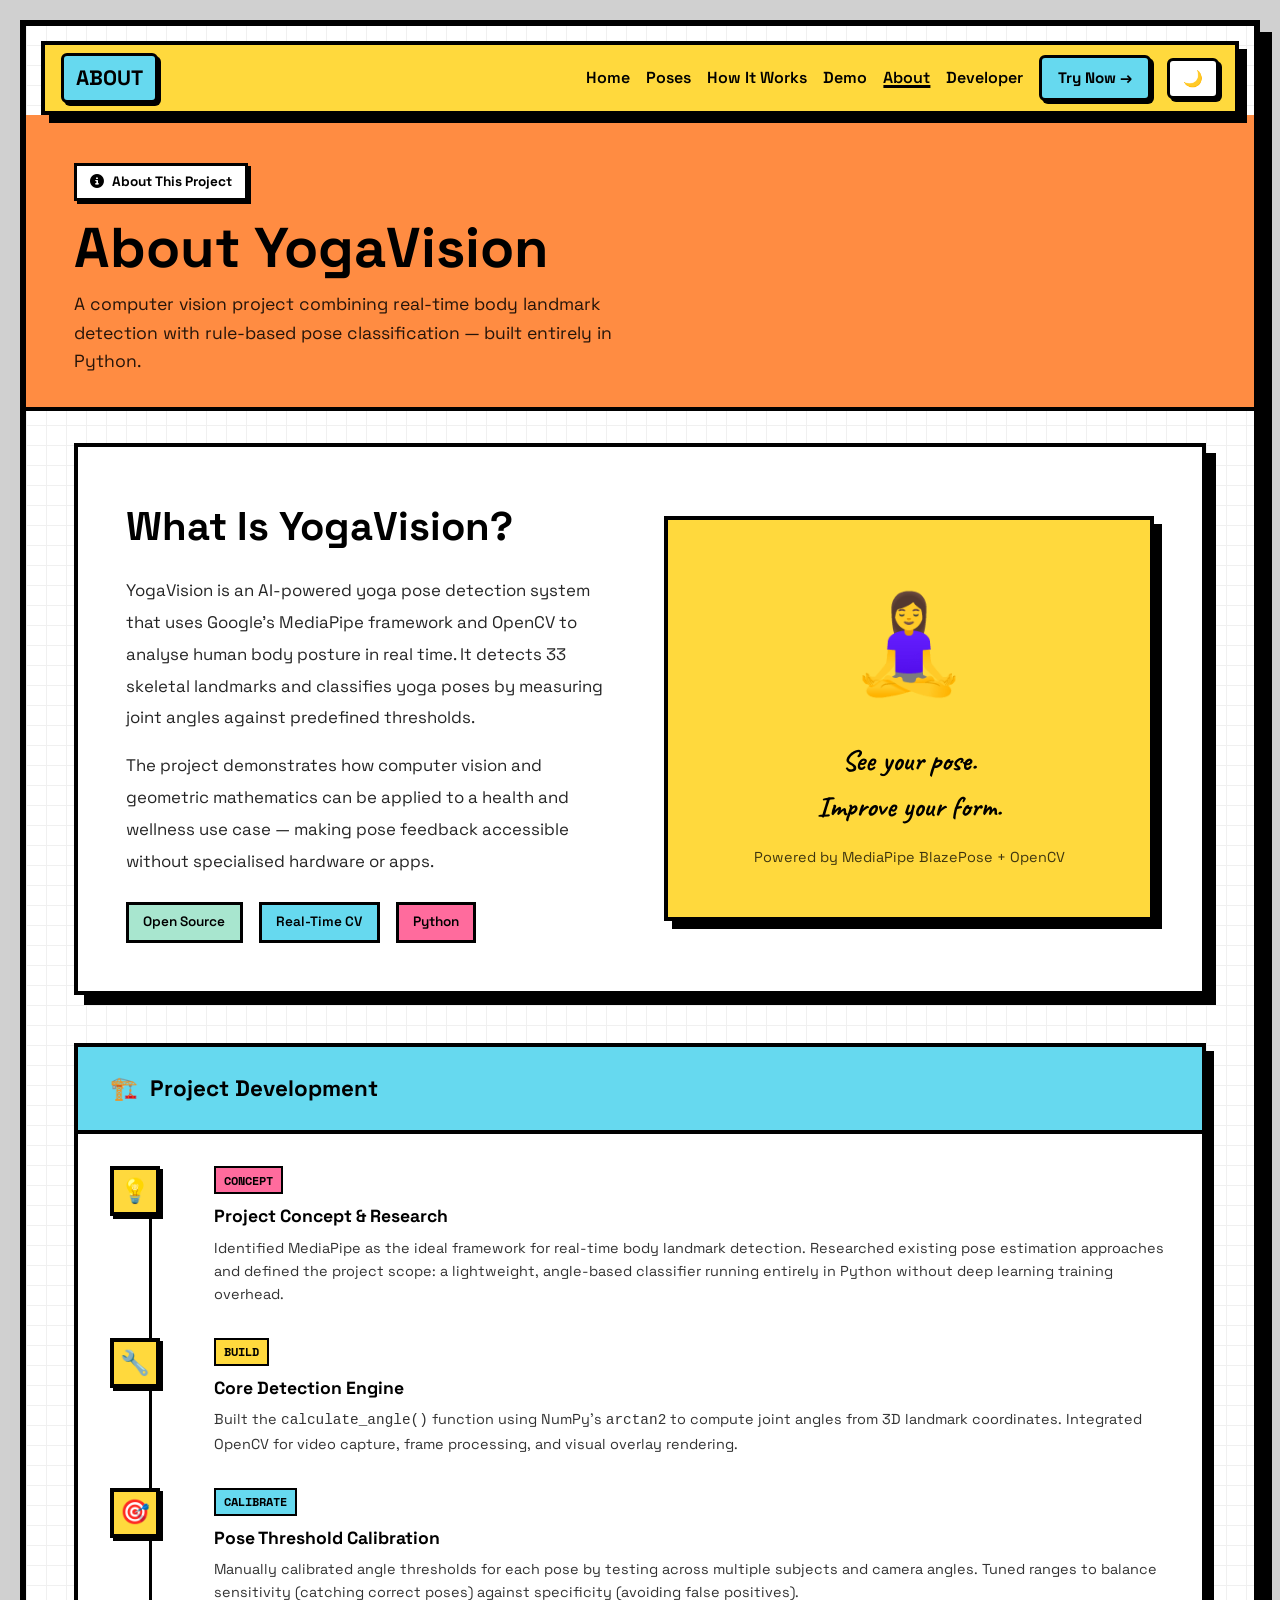
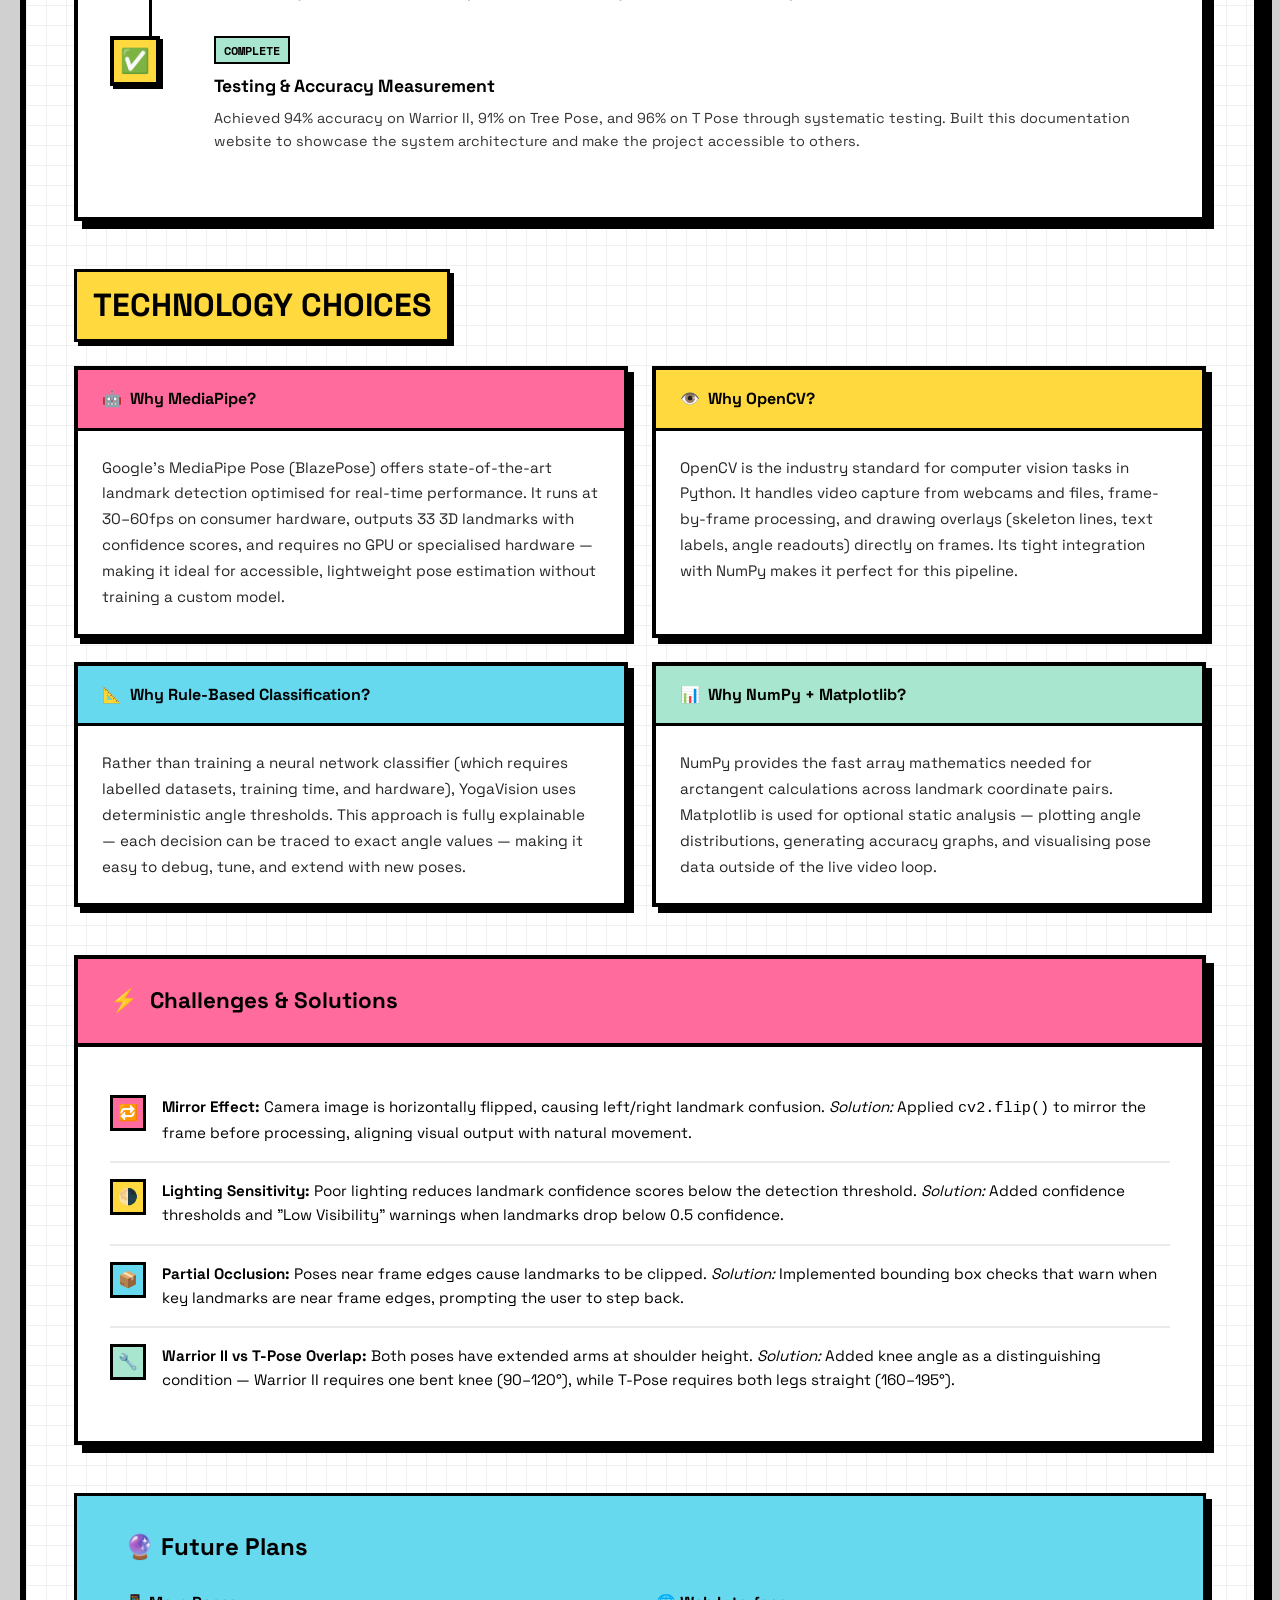
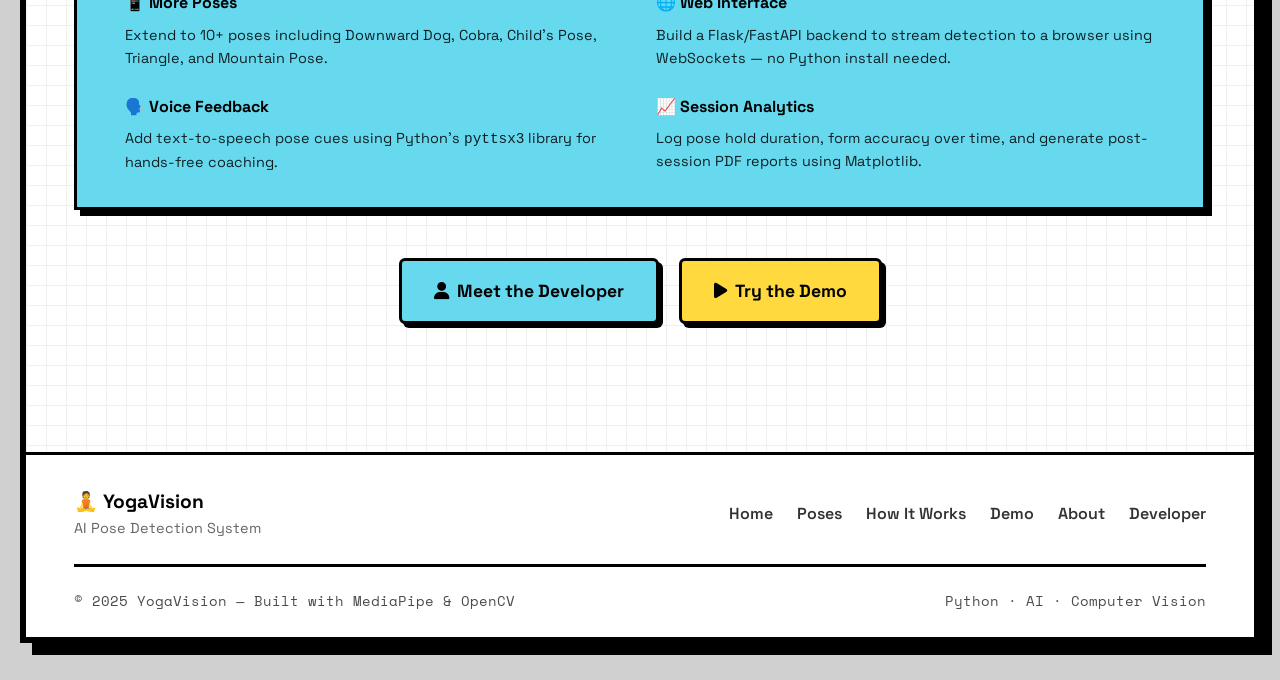
==== about.html @ 5a01fea7 "Final clean project upload" ====
<!DOCTYPE html>
<html lang="en">
<head>
  <meta charset="UTF-8">
  <meta name="viewport" content="width=device-width, initial-scale=1.0">
  <title>YogaVision | About</title>
  <link rel="preconnect" href="https://fonts.googleapis.com">
  <link href="https://fonts.googleapis.com/css2?family=Space+Grotesk:wght@400;600;700&family=Space+Mono:wght@400;700&family=Caveat:wght@700&display=swap" rel="stylesheet">
  <link rel="stylesheet" href="https://cdnjs.cloudflare.com/ajax/libs/font-awesome/6.4.0/css/all.min.css">
  <link rel="stylesheet" href="style.css">
  <style>
    .page-hero {
      background: var(--orange, #ff8c42);
      border-bottom: 4px solid var(--border);
      padding: 3rem 3rem 2rem;
    }
    .page-hero-tag {
      display: inline-flex; align-items: center; gap: 0.5rem;
      padding: 0.3rem 0.8rem; background: var(--white);
      border: 3px solid var(--border); box-shadow: 3px 3px 0 var(--border);
      font-weight: 700; font-size: 0.85rem; margin-bottom: 1rem;
    }
    .page-hero-title { font-size: 3.5rem; font-weight: 700; line-height: 1.1; margin-bottom: 0.75rem; }
    .page-hero-desc { font-size: 1.1rem; opacity: 0.85; max-width: 600px; }

    /* MISSION */
    .mission-block {
      background: var(--white);
      border: 4px solid var(--border);
      box-shadow: 10px 10px 0 var(--border);
      padding: 3rem;
      margin-bottom: 3rem;
      display: grid;
      grid-template-columns: 1fr 1fr;
      gap: 3rem;
      align-items: center;
    }

    .mission-text h2 { font-size: 2.5rem; font-weight: 700; margin-bottom: 1rem; }
    .mission-text p { font-size: 1.05rem; line-height: 1.9; opacity: 0.85; margin-bottom: 1rem; }

    .mission-visual {
      background: var(--yellow);
      border: 4px solid var(--border);
      box-shadow: 8px 8px 0 var(--border);
      padding: 3rem;
      text-align: center;
    }

    .mission-emoji { font-size: 6rem; display: block; margin-bottom: 1rem; }

    /* TIMELINE */
    .timeline-section {
      background: var(--white);
      border: 4px solid var(--border);
      box-shadow: 8px 8px 0 var(--border);
      overflow: hidden;
      margin-bottom: 3rem;
    }

    .timeline-header {
      padding: 1.5rem 2rem;
      border-bottom: 4px solid var(--border);
      background: var(--cyan);
      font-size: 1.4rem;
      font-weight: 700;
      display: flex;
      align-items: center;
      gap: 0.75rem;
    }

    .timeline-body { padding: 2rem; }

    .tl-item {
      display: grid;
      grid-template-columns: 80px 1fr;
      gap: 1.5rem;
      margin-bottom: 2rem;
      position: relative;
    }

    .tl-item:not(:last-child)::after {
      content: '';
      position: absolute;
      left: 39px;
      top: 50px;
      bottom: -2rem;
      width: 3px;
      background: var(--border);
    }

    .tl-marker {
      width: 50px;
      height: 50px;
      background: var(--yellow);
      border: 4px solid var(--border);
      display: flex;
      align-items: center;
      justify-content: center;
      font-size: 1.5rem;
      flex-shrink: 0;
      box-shadow: 3px 3px 0 var(--border);
      position: relative;
      z-index: 1;
    }

    .tl-content h4 { font-size: 1.1rem; font-weight: 700; margin-bottom: 0.4rem; }
    .tl-content p { font-size: 0.9rem; opacity: 0.8; }
    .tl-tag {
      display: inline-block;
      padding: 0.15rem 0.5rem;
      font-size: 0.75rem;
      font-weight: 700;
      border: 2px solid var(--border);
      margin-bottom: 0.5rem;
      font-family: 'Space Mono', monospace;
    }

    /* TECH DEEP DIVE */
    .tech-cards {
      display: grid;
      grid-template-columns: repeat(2, 1fr);
      gap: 1.5rem;
      margin-bottom: 3rem;
    }

    .tech-card {
      background: var(--white);
      border: 4px solid var(--border);
      box-shadow: 6px 6px 0 var(--border);
      overflow: hidden;
    }

    .tech-card-header {
      padding: 1rem 1.5rem;
      border-bottom: 3px solid var(--border);
      font-weight: 700;
      font-size: 1rem;
      display: flex;
      align-items: center;
      gap: 0.5rem;
    }

    .tech-card:nth-child(1) .tech-card-header { background: var(--pink); }
    .tech-card:nth-child(2) .tech-card-header { background: var(--yellow); }
    .tech-card:nth-child(3) .tech-card-header { background: var(--cyan); }
    .tech-card:nth-child(4) .tech-card-header { background: var(--green); }

    .tech-card-body { padding: 1.5rem; }
    .tech-card-body p { font-size: 0.95rem; opacity: 0.85; line-height: 1.7; }

    /* CHALLENGES */
    .challenge-list { list-style: none; }
    .challenge-list li {
      display: flex;
      align-items: flex-start;
      gap: 1rem;
      padding: 1rem 0;
      border-bottom: 2px solid rgba(0,0,0,0.08);
      font-size: 0.95rem;
    }
    .challenge-list li:last-child { border-bottom: none; }
    .challenge-icon {
      width: 36px;
      height: 36px;
      border: 3px solid var(--border);
      display: flex;
      align-items: center;
      justify-content: center;
      flex-shrink: 0;
      font-size: 1rem;
    }

    @media (max-width: 900px) {
      .mission-block { grid-template-columns: 1fr; }
      .tech-cards { grid-template-columns: 1fr; }
      .page-hero-title { font-size: 2.5rem; }
    }
  </style>
</head>
<body>
  <div class="page-wrapper">
    <nav class="navbar" id="navbar">
      <div class="nav-content">
        <a href="index.html" class="nav-brand">ABOUT</a>
        <div class="nav-right">
          <a href="index.html" class="nav-link">Home</a>
          <a href="poses.html" class="nav-link">Poses</a>
          <a href="works.html" class="nav-link">How It Works</a>
          <a href="demo.html" class="nav-link">Demo</a>
          <a href="about.html" class="nav-link active">About</a>
          <a href="developer.html" class="nav-link">Developer</a>
          <a href="demo.html" class="nav-cta">Try Now →</a>
          <button class="theme-btn" id="theme-toggle">🌙</button>
        </div>
      </div>
    </nav>

    <div class="page-hero">
      <div class="page-hero-tag"><i class="fas fa-info-circle"></i> About This Project</div>
      <h1 class="page-hero-title">About YogaVision</h1>
      <p class="page-hero-desc">A computer vision project combining real-time body landmark detection with rule-based pose classification — built entirely in Python.</p>
    </div>

    <div class="container">

      <!-- MISSION -->
      <div class="mission-block">
        <div class="mission-text">
          <h2>What Is YogaVision?</h2>
          <p>YogaVision is an AI-powered yoga pose detection system that uses Google's MediaPipe framework and OpenCV to analyse human body posture in real time. It detects 33 skeletal landmarks and classifies yoga poses by measuring joint angles against predefined thresholds.</p>
          <p>The project demonstrates how computer vision and geometric mathematics can be applied to a health and wellness use case — making pose feedback accessible without specialised hardware or apps.</p>
          <div style="display:flex; gap:1rem; flex-wrap:wrap; margin-top:1.5rem;">
            <span class="badge" style="background:var(--green);">Open Source</span>
            <span class="badge" style="background:var(--cyan);">Real-Time CV</span>
            <span class="badge" style="background:var(--pink);">Python</span>
          </div>
        </div>
        <div class="mission-visual">
          <span class="mission-emoji">🧘‍♀️</span>
          <div style="font-family:'Caveat',cursive; font-size:1.8rem; font-weight:700; margin-bottom:1rem;">See your pose.<br>Improve your form.</div>
          <div style="font-size:0.9rem; opacity:0.75;">Powered by MediaPipe BlazePose + OpenCV</div>
        </div>
      </div>

      <!-- TIMELINE -->
      <div class="timeline-section">
        <div class="timeline-header"><span>🏗️</span> Project Development</div>
        <div class="timeline-body">
          <div class="tl-item">
            <div class="tl-marker">💡</div>
            <div class="tl-content">
              <div class="tl-tag" style="background:var(--pink);">CONCEPT</div>
              <h4>Project Concept & Research</h4>
              <p>Identified MediaPipe as the ideal framework for real-time body landmark detection. Researched existing pose estimation approaches and defined the project scope: a lightweight, angle-based classifier running entirely in Python without deep learning training overhead.</p>
            </div>
          </div>
          <div class="tl-item">
            <div class="tl-marker">🔧</div>
            <div class="tl-content">
              <div class="tl-tag" style="background:var(--yellow);">BUILD</div>
              <h4>Core Detection Engine</h4>
              <p>Built the <code>calculate_angle()</code> function using NumPy's <code>arctan2</code> to compute joint angles from 3D landmark coordinates. Integrated OpenCV for video capture, frame processing, and visual overlay rendering.</p>
            </div>
          </div>
          <div class="tl-item">
            <div class="tl-marker">🎯</div>
            <div class="tl-content">
              <div class="tl-tag" style="background:var(--cyan);">CALIBRATE</div>
              <h4>Pose Threshold Calibration</h4>
              <p>Manually calibrated angle thresholds for each pose by testing across multiple subjects and camera angles. Tuned ranges to balance sensitivity (catching correct poses) against specificity (avoiding false positives).</p>
            </div>
          </div>
          <div class="tl-item">
            <div class="tl-marker">✅</div>
            <div class="tl-content">
              <div class="tl-tag" style="background:var(--green);">COMPLETE</div>
              <h4>Testing & Accuracy Measurement</h4>
              <p>Achieved 94% accuracy on Warrior II, 91% on Tree Pose, and 96% on T Pose through systematic testing. Built this documentation website to showcase the system architecture and make the project accessible to others.</p>
            </div>
          </div>
        </div>
      </div>

      <!-- TECH DEEP DIVE -->
      <section class="section">
        <h2 class="section-title">Technology Choices</h2>
        <div class="tech-cards">
          <div class="tech-card">
            <div class="tech-card-header"><span>🤖</span> Why MediaPipe?</div>
            <div class="tech-card-body">
              <p>Google's MediaPipe Pose (BlazePose) offers state-of-the-art landmark detection optimised for real-time performance. It runs at 30–60fps on consumer hardware, outputs 33 3D landmarks with confidence scores, and requires no GPU or specialised hardware — making it ideal for accessible, lightweight pose estimation without training a custom model.</p>
            </div>
          </div>
          <div class="tech-card">
            <div class="tech-card-header"><span>👁️</span> Why OpenCV?</div>
            <div class="tech-card-body">
              <p>OpenCV is the industry standard for computer vision tasks in Python. It handles video capture from webcams and files, frame-by-frame processing, and drawing overlays (skeleton lines, text labels, angle readouts) directly on frames. Its tight integration with NumPy makes it perfect for this pipeline.</p>
            </div>
          </div>
          <div class="tech-card">
            <div class="tech-card-header"><span>📐</span> Why Rule-Based Classification?</div>
            <div class="tech-card-body">
              <p>Rather than training a neural network classifier (which requires labelled datasets, training time, and hardware), YogaVision uses deterministic angle thresholds. This approach is fully explainable — each decision can be traced to exact angle values — making it easy to debug, tune, and extend with new poses.</p>
            </div>
          </div>
          <div class="tech-card">
            <div class="tech-card-header"><span>📊</span> Why NumPy + Matplotlib?</div>
            <div class="tech-card-body">
              <p>NumPy provides the fast array mathematics needed for arctangent calculations across landmark coordinate pairs. Matplotlib is used for optional static analysis — plotting angle distributions, generating accuracy graphs, and visualising pose data outside of the live video loop.</p>
            </div>
          </div>
        </div>
      </section>

      <!-- CHALLENGES -->
      <section class="section">
        <div style="background:var(--white); border:4px solid var(--border); box-shadow:8px 8px 0 var(--border); overflow:hidden;">
          <div style="padding:1.5rem 2rem; border-bottom:4px solid var(--border); background:var(--pink); font-size:1.4rem; font-weight:700; display:flex; align-items:center; gap:0.75rem;">
            <span>⚡</span> Challenges & Solutions
          </div>
          <div style="padding:2rem;">
            <ul class="challenge-list">
              <li>
                <div class="challenge-icon" style="background:var(--pink);">🔁</div>
                <div>
                  <strong>Mirror Effect:</strong> Camera image is horizontally flipped, causing left/right landmark confusion. <em>Solution:</em> Applied <code>cv2.flip()</code> to mirror the frame before processing, aligning visual output with natural movement.
                </div>
              </li>
              <li>
                <div class="challenge-icon" style="background:var(--yellow);">🌗</div>
                <div>
                  <strong>Lighting Sensitivity:</strong> Poor lighting reduces landmark confidence scores below the detection threshold. <em>Solution:</em> Added confidence thresholds and "Low Visibility" warnings when landmarks drop below 0.5 confidence.
                </div>
              </li>
              <li>
                <div class="challenge-icon" style="background:var(--cyan);">📦</div>
                <div>
                  <strong>Partial Occlusion:</strong> Poses near frame edges cause landmarks to be clipped. <em>Solution:</em> Implemented bounding box checks that warn when key landmarks are near frame edges, prompting the user to step back.
                </div>
              </li>
              <li>
                <div class="challenge-icon" style="background:var(--green);">🔧</div>
                <div>
                  <strong>Warrior II vs T-Pose Overlap:</strong> Both poses have extended arms at shoulder height. <em>Solution:</em> Added knee angle as a distinguishing condition — Warrior II requires one bent knee (90–120°), while T-Pose requires both legs straight (160–195°).
                </div>
              </li>
            </ul>
          </div>
        </div>
      </section>

      <!-- FUTURE -->
      <section class="section">
        <div class="highlight-strip">
          <h2 style="font-size:1.5rem; font-weight:700; margin-bottom:1.5rem;">🔮 Future Plans</h2>
          <div class="grid-2">
            <div>
              <div style="font-weight:700; margin-bottom:0.5rem;">📱 More Poses</div>
              <p style="font-size:0.9rem; opacity:0.85; margin-bottom:1.5rem;">Extend to 10+ poses including Downward Dog, Cobra, Child's Pose, Triangle, and Mountain Pose.</p>
              <div style="font-weight:700; margin-bottom:0.5rem;">🗣️ Voice Feedback</div>
              <p style="font-size:0.9rem; opacity:0.85;">Add text-to-speech pose cues using Python's <code>pyttsx3</code> library for hands-free coaching.</p>
            </div>
            <div>
              <div style="font-weight:700; margin-bottom:0.5rem;">🌐 Web Interface</div>
              <p style="font-size:0.9rem; opacity:0.85; margin-bottom:1.5rem;">Build a Flask/FastAPI backend to stream detection to a browser using WebSockets — no Python install needed.</p>
              <div style="font-weight:700; margin-bottom:0.5rem;">📈 Session Analytics</div>
              <p style="font-size:0.9rem; opacity:0.85;">Log pose hold duration, form accuracy over time, and generate post-session PDF reports using Matplotlib.</p>
            </div>
          </div>
        </div>
      </section>

      <div style="text-align:center; margin:3rem 0;">
        <a href="developer.html" class="btn btn-primary" style="font-size:1.1rem; padding:1rem 2rem; margin-right:1rem;"><i class="fas fa-user"></i> Meet the Developer</a>
        <a href="demo.html" class="btn btn-secondary" style="font-size:1.1rem; padding:1rem 2rem;"><i class="fas fa-play"></i> Try the Demo</a>
      </div>

    </div>

    <footer class="footer">
      <div class="footer-inner">
        <div class="footer-brand">🧘 YogaVision <span>AI Pose Detection System</span></div>
        <nav class="footer-nav">
          <a href="index.html">Home</a>
          <a href="poses.html">Poses</a>
          <a href="how-it-works.html">How It Works</a>
          <a href="demo.html">Demo</a>
          <a href="about.html">About</a>
          <a href="developer.html">Developer</a>
        </nav>
      </div>
      <div class="footer-bottom">
        <span>© 2025 YogaVision — Built with MediaPipe & OpenCV</span>
        <span style="font-family:'Space Mono',monospace; font-size:0.85rem;">Python · AI · Computer Vision</span>
      </div>
    </footer>
  </div>
  <script>
    const btn = document.getElementById('theme-toggle');
    const body = document.body;
    const saved = localStorage.getItem('yv-theme') || 'light';
    body.setAttribute('data-theme', saved);
    btn.textContent = saved === 'dark' ? '☀️' : '🌙';
    btn.addEventListener('click', () => {
      const next = body.getAttribute('data-theme') === 'light' ? 'dark' : 'light';
      body.setAttribute('data-theme', next);
      localStorage.setItem('yv-theme', next);
      btn.textContent = next === 'dark' ? '☀️' : '🌙';
    });
    let last = 0;
    const nav = document.getElementById('navbar');
    window.addEventListener('scroll', () => {
      const cur = window.scrollY;
      nav.classList.toggle('hidden', cur > last && cur > 100);
      last = cur;
    });
  </script>
</body>
</html>
---- style.css ----
* {
  margin: 0;
  padding: 0;
  box-sizing: border-box;
}

html { scroll-behavior: smooth; }

:root {
  --bg: #ffffff;
  --text: #000000;
  --border: #000000;
  --yellow: #ffd93d;
  --cyan: #66d9ef;
  --pink: #ff6b9d;
  --green: #a8e6cf;
  --orange: #ff8c42;
  --white: #ffffff;
  --shadow-offset: 4px;
  --border-width: 3px;
}

body[data-theme="dark"] {
  --bg: #1a1a1a;
  --text: #ffffff;
  --border: #a8e6cf;
  --white: #2a2a2a;
}

body {
  font-family: 'Space Grotesk', sans-serif;
  background: #d0d0d0;
  color: var(--text);
  line-height: 1.6;
  min-height: 100vh;
  margin: 0;
  padding: 20px;
}

.page-wrapper {
  background: var(--bg);
  background-image:
    repeating-linear-gradient(90deg, #f0f0f0 0px, #f0f0f0 1px, transparent 1px, transparent 20px),
    repeating-linear-gradient(0deg, #f0f0f0 0px, #f0f0f0 1px, transparent 1px, transparent 20px);
  background-size: 20px 20px;
  border: 6px solid var(--border);
  box-shadow: 12px 12px 0 var(--border);
  max-width: 1400px;
  margin: 0 auto 20px;
  min-height: calc(100vh - 40px);
  overflow: visible;
  position: relative;
}

body[data-theme="dark"] .page-wrapper {
  background: #1a1a1a;
  background-image:
    repeating-linear-gradient(90deg, rgba(255,255,255,0.05) 0px, rgba(255,255,255,0.05) 1px, transparent 1px, transparent 20px),
    repeating-linear-gradient(0deg, rgba(255,255,255,0.05) 0px, rgba(255,255,255,0.05) 1px, transparent 1px, transparent 20px);
}

/* NAVBAR */
.navbar {
  background: var(--yellow);
  border: 4px solid var(--border);
  box-shadow: 8px 8px 0 var(--border);
  position: sticky;
  top: 15px;
  margin: 15px 15px 0;
  z-index: 1000;
  transition: transform 0.3s ease;
}

.navbar.hidden { transform: translateY(-120%); }

.nav-content {
  display: flex;
  justify-content: space-between;
  align-items: center;
  padding: 0.5rem 1rem;
}

.nav-brand {
  font-size: 1.3rem;
  font-weight: 700;
  color: var(--text);
  text-decoration: none;
  padding: 0.35rem 0.75rem;
  background: var(--cyan);
  border: var(--border-width) solid var(--border);
  border-radius: 6px;
  box-shadow: 3px 3px 0 var(--border);
  transition: all 0.2s ease;
  display: flex;
  align-items: center;
  gap: 0.4rem;
}

.nav-brand:hover { transform: translate(3px,3px); box-shadow: 0 0 0 var(--border); }

.nav-right {
  display: flex;
  gap: 1rem;
  align-items: center;
  flex-wrap: wrap;
}

.nav-link {
  color: var(--text);
  text-decoration: none;
  font-weight: 600;
  font-size: 1rem;
  transition: all 0.2s ease;
}

.nav-link:hover { transform: translateY(-2px); }
.nav-link.active { text-decoration: underline; text-decoration-thickness: 3px; }

.nav-cta {
  padding: 0.5rem 1rem;
  background: var(--cyan);
  border: var(--border-width) solid var(--border);
  border-radius: 6px;
  box-shadow: 3px 3px 0 var(--border);
  color: var(--text);
  text-decoration: none;
  font-weight: 700;
  font-size: 0.95rem;
  transition: all 0.2s ease;
}

.nav-cta:hover { transform: translate(3px,3px); box-shadow: 0 0 0 var(--border); }

.theme-btn {
  padding: 0.5rem 0.8rem;
  background: var(--white);
  border: var(--border-width) solid var(--border);
  border-radius: 6px;
  box-shadow: 3px 3px 0 var(--border);
  cursor: pointer;
  font-size: 1rem;
  transition: all 0.2s ease;
}

.theme-btn:hover { transform: translate(3px,3px); box-shadow: 0 0 0 var(--border); }

/* CONTAINER */
.container {
  max-width: 100%;
  padding: 2rem 3rem;
}

/* SECTION TITLES */
.section-title {
  font-size: 2rem;
  font-weight: 700;
  margin-bottom: 1.5rem;
  text-transform: uppercase;
  display: inline-block;
  padding: 0.5rem 1rem;
  background: var(--yellow);
  border: var(--border-width) solid var(--border);
  box-shadow: var(--shadow-offset) var(--shadow-offset) 0 var(--border);
}

.section-title-center {
  font-size: 2.5rem;
  font-weight: 700;
  text-align: center;
  display: block;
  padding: 1rem 2rem;
  background: var(--white);
  border: var(--border-width) solid var(--border);
  box-shadow: 6px 6px 0 var(--border);
  margin-bottom: 3rem;
}

/* CARDS */
.card {
  background: var(--white);
  border: var(--border-width) solid var(--border);
  padding: 2rem;
  box-shadow: 8px 8px 0 var(--border);
  transition: all 0.3s ease;
}

.card:hover { transform: translate(4px,4px); box-shadow: 4px 4px 0 var(--border); }

/* BUTTONS */
.btn {
  padding: 0.75rem 1.5rem;
  font-family: 'Space Grotesk', sans-serif;
  font-weight: 700;
  font-size: 1rem;
  text-decoration: none;
  border: var(--border-width) solid var(--border);
  cursor: pointer;
  transition: all 0.2s ease;
  display: inline-flex;
  align-items: center;
  gap: 0.5rem;
  border-radius: 6px;
}

.btn-primary { background: var(--cyan); color: var(--text); box-shadow: 4px 4px 0 var(--border); }
.btn-primary:hover { transform: translate(4px,4px); box-shadow: 0 0 0 var(--border); }
.btn-secondary { background: var(--yellow); color: var(--text); box-shadow: 4px 4px 0 var(--border); }
.btn-secondary:hover { transform: translate(4px,4px); box-shadow: 0 0 0 var(--border); }
.btn-pink { background: var(--pink); color: var(--white); box-shadow: 4px 4px 0 var(--border); }
.btn-pink:hover { transform: translate(4px,4px); box-shadow: 0 0 0 var(--border); }

/* BADGE */
.badge {
  padding: 0.4rem 0.9rem;
  background: var(--cyan);
  border: var(--border-width) solid var(--border);
  font-weight: 600;
  font-size: 0.85rem;
  display: inline-flex;
  align-items: center;
  gap: 0.4rem;
  white-space: nowrap;
}

/* TECH TAGS */
.tag {
  padding: 0.5rem 1rem;
  background: var(--white);
  border: var(--border-width) solid var(--border);
  font-weight: 600;
  font-size: 0.875rem;
  box-shadow: 3px 3px 0 var(--border);
  display: inline-flex;
  align-items: center;
  gap: 0.4rem;
  transition: all 0.2s ease;
}

.tag:hover { transform: translate(3px,3px); box-shadow: 0 0 0 var(--border); background: var(--yellow); }

/* FOOTER */
.footer {
  margin-top: 3rem;
  padding: 2rem 3rem 1.5rem;
  background: var(--white);
  border-top: var(--border-width) solid var(--border);
}

.footer-inner {
  display: flex;
  justify-content: space-between;
  align-items: center;
  flex-wrap: wrap;
  gap: 1.5rem;
  padding-bottom: 1.5rem;
  border-bottom: var(--border-width) solid var(--border);
  margin-bottom: 1.5rem;
}

.footer-brand { font-size: 1.2rem; font-weight: 700; }
.footer-brand span { color: var(--text); opacity: 0.6; font-size: 0.9rem; font-weight: 400; display: block; }

.footer-nav { display: flex; gap: 1.5rem; flex-wrap: wrap; }
.footer-nav a { color: var(--text); text-decoration: none; font-weight: 600; opacity: 0.8; transition: all 0.2s ease; }
.footer-nav a:hover { opacity: 1; text-decoration: underline; }

.footer-bottom { display: flex; justify-content: space-between; align-items: center; flex-wrap: wrap; gap: 1rem; }
.footer-bottom span { font-family: 'Space Mono', monospace; font-size: 0.85rem; opacity: 0.7; }

/* SECTION spacing */
.section { margin-bottom: 3rem; }

/* ANIMATIONS */
@keyframes fadeInUp {
  from { opacity: 0; transform: translateY(30px); }
  to   { opacity: 1; transform: translateY(0); }
}

.fade-in { animation: fadeInUp 0.6s ease forwards; }

/* POSE CARD */
.pose-card {
  background: var(--white);
  border: 4px solid var(--border);
  box-shadow: 8px 8px 0 var(--border);
  padding: 2rem;
  transition: all 0.3s ease;
  position: relative;
  overflow: hidden;
}

.pose-card::before {
  content: '';
  position: absolute;
  top: 0; left: 0;
  width: 100%; height: 6px;
}

.pose-card:nth-child(1)::before { background: var(--cyan); }
.pose-card:nth-child(2)::before { background: var(--yellow); }
.pose-card:nth-child(3)::before { background: var(--pink); }
.pose-card:nth-child(4)::before { background: var(--green); }
.pose-card:nth-child(5)::before { background: var(--orange); }
.pose-card:nth-child(6)::before { background: var(--cyan); }

.pose-card:hover { transform: translate(8px,8px); box-shadow: 0 0 0 var(--border); }

/* SKILL BOX */
.skill-box {
  background: var(--white);
  border: 4px solid var(--border);
  padding: 1.5rem;
  box-shadow: 6px 6px 0 var(--border);
  transition: all 0.3s ease;
}

.skill-box:hover { transform: translate(6px,6px); box-shadow: 0 0 0 var(--border); }

/* STAT CARD */
.stat-card {
  background: var(--white);
  border: var(--border-width) solid var(--border);
  box-shadow: 4px 4px 0 var(--border);
  padding: 2rem;
  text-align: center;
  transition: all 0.3s ease;
}

.stat-card:hover { transform: translate(4px,4px); box-shadow: 0 0 0 var(--border); background: var(--green); }

.stat-number { font-size: 3rem; font-weight: 700; line-height: 1; margin-bottom: 0.5rem; color: var(--text); }
.stat-label { font-size: 0.95rem; font-weight: 600; text-transform: uppercase; letter-spacing: 1px; opacity: 0.7; }

/* TIMELINE */
.timeline { display: flex; flex-direction: column; gap: 2rem; position: relative; margin-left: 2rem; }
.timeline::before { content: ''; position: absolute; left: -2rem; top: 0; bottom: 0; width: 3px; background: var(--border); }
.timeline-item { position: relative; }
.timeline-dot {
  position: absolute; left: calc(-2rem - 9px); top: 1.5rem;
  width: 18px; height: 18px;
  background: var(--yellow);
  border: var(--border-width) solid var(--border);
  transform: rotate(45deg);
}

/* HERO POSE SVG VISUAL */
.pose-visual {
  display: flex;
  align-items: center;
  justify-content: center;
  font-size: 8rem;
  height: 200px;
  border: 4px solid var(--border);
  background: var(--green);
  box-shadow: 6px 6px 0 var(--border);
}

/* GRID UTILITIES */
.grid-2 { display: grid; grid-template-columns: repeat(2, 1fr); gap: 2rem; }
.grid-3 { display: grid; grid-template-columns: repeat(3, 1fr); gap: 2rem; }
.grid-4 { display: grid; grid-template-columns: repeat(4, 1fr); gap: 1.5rem; }

/* HIGHLIGHT STRIP */
.highlight-strip {
  background: var(--cyan);
  border: var(--border-width) solid var(--border);
  box-shadow: 6px 6px 0 var(--border);
  padding: 2rem 3rem;
  margin: 2rem 0;
}

/* SCROLLBAR */
::-webkit-scrollbar { width: 14px; }
::-webkit-scrollbar-track { background: var(--white); border-left: 3px solid #000; }
::-webkit-scrollbar-thumb { background: var(--yellow); border: 3px solid #000; border-radius: 0; }
::-webkit-scrollbar-thumb:hover { background: var(--cyan); }

/* RESPONSIVE */
@media (max-width: 768px) {
  body { padding: 10px; }
  .container { padding: 1.5rem 1rem; }
  .grid-2, .grid-3, .grid-4 { grid-template-columns: 1fr; }
  .section-title { font-size: 1.4rem; }
  .section-title-center { font-size: 1.8rem; }
  .nav-link { display: none; }
  .navbar { margin: 10px 10px 0; }
  .footer { padding: 1.5rem 1rem; }
  .footer-inner { flex-direction: column; align-items: flex-start; }
  .page-wrapper { border: 3px solid var(--border); box-shadow: 4px 4px 0 var(--border); }
}

/* DARK MODE OVERRIDES */
body[data-theme="dark"] .navbar { background: #2a2a2a; }
body[data-theme="dark"] .section-title { background: var(--cyan); }
body[data-theme="dark"] .footer { background: #2a2a2a; }
body[data-theme="dark"] .card { background: #2a2a2a; }
body[data-theme="dark"] .pose-card { background: #2a2a2a; }
body[data-theme="dark"] .skill-box { background: #2a2a2a; }
body[data-theme="dark"] .stat-card { background: #2a2a2a; }
body[data-theme="dark"] .stat-card:hover { background: #1d9e75; }
body[data-theme="dark"] .tag { background: #2a2a2a; }
body[data-theme="dark"] .tag:hover { background: #333; }
body[data-theme="dark"] .timeline-header { background: #2a2a2a; }
body[data-theme="dark"] .page-wrapper {
  background-image:
    repeating-linear-gradient(90deg, rgba(255,255,255,0.04) 0px, rgba(255,255,255,0.04) 1px, transparent 1px, transparent 20px),
    repeating-linear-gradient(0deg, rgba(255,255,255,0.04) 0px, rgba(255,255,255,0.04) 1px, transparent 1px, transparent 20px);
}
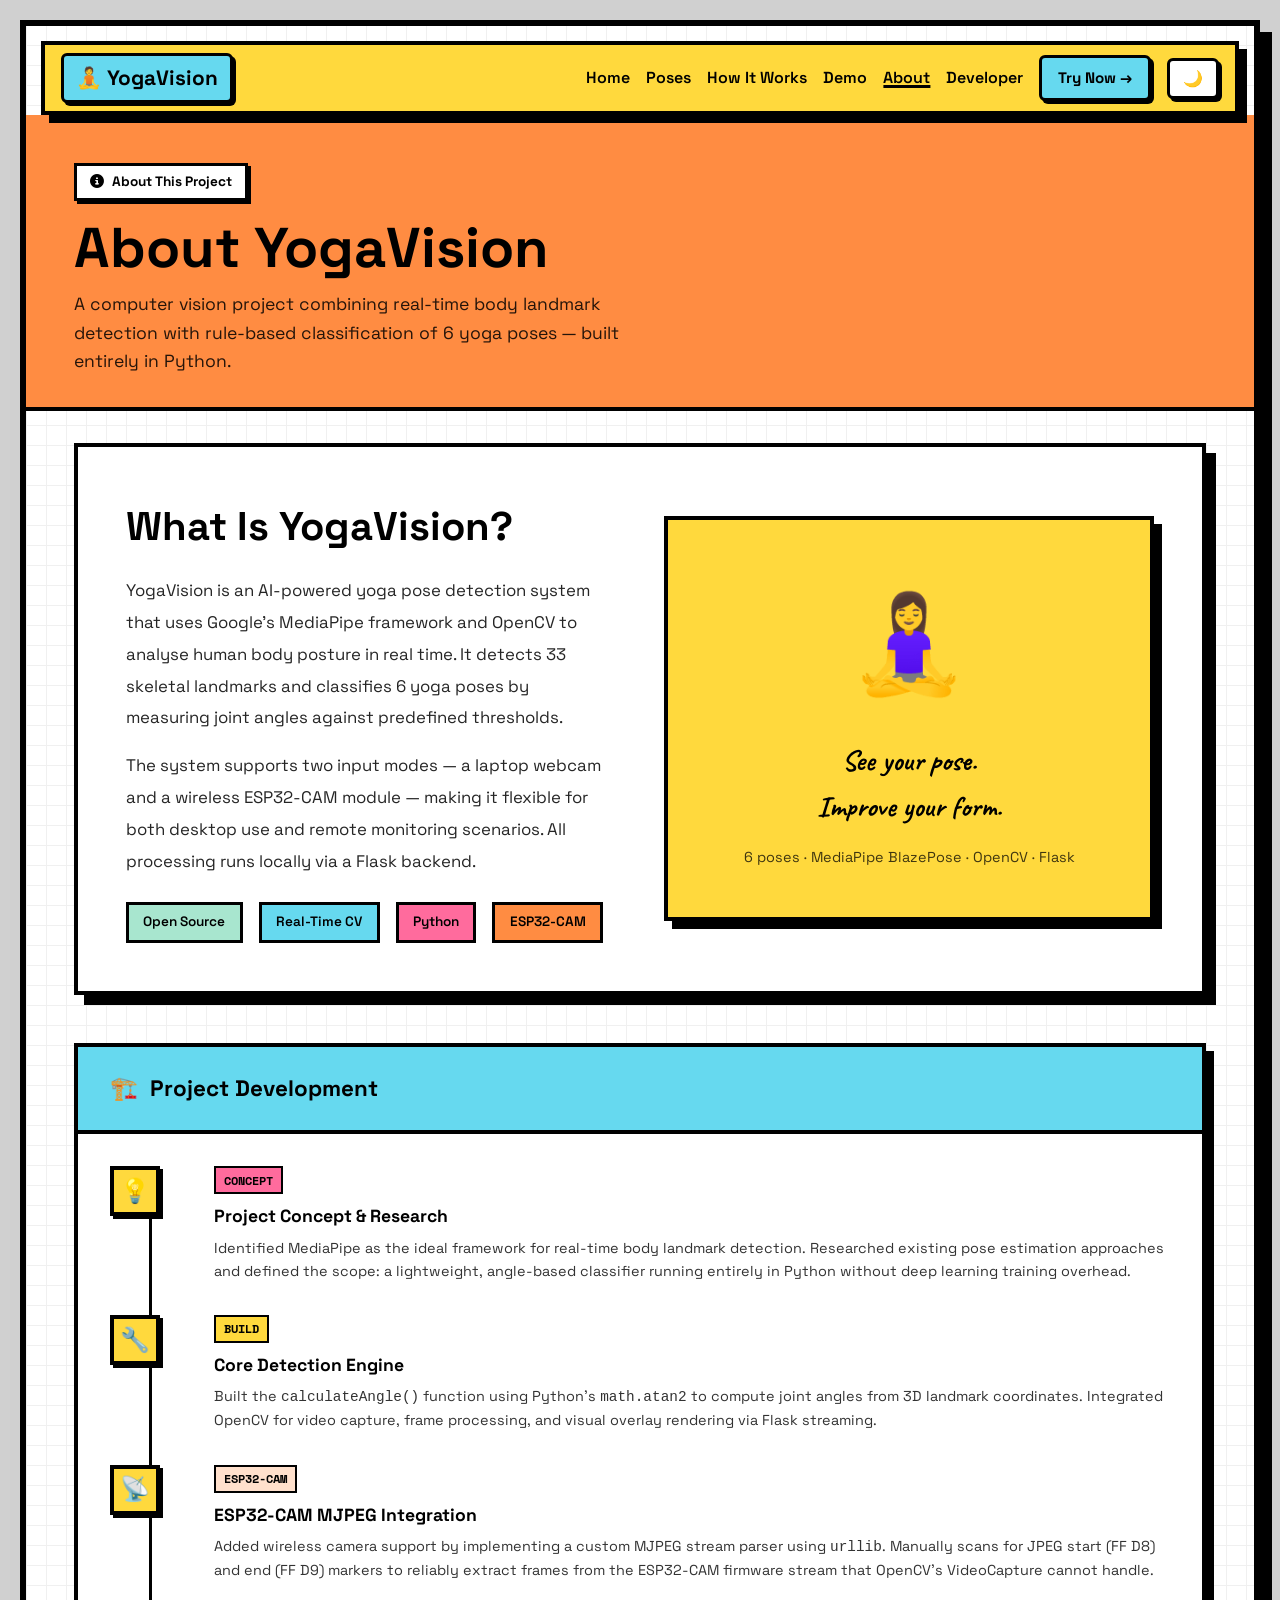
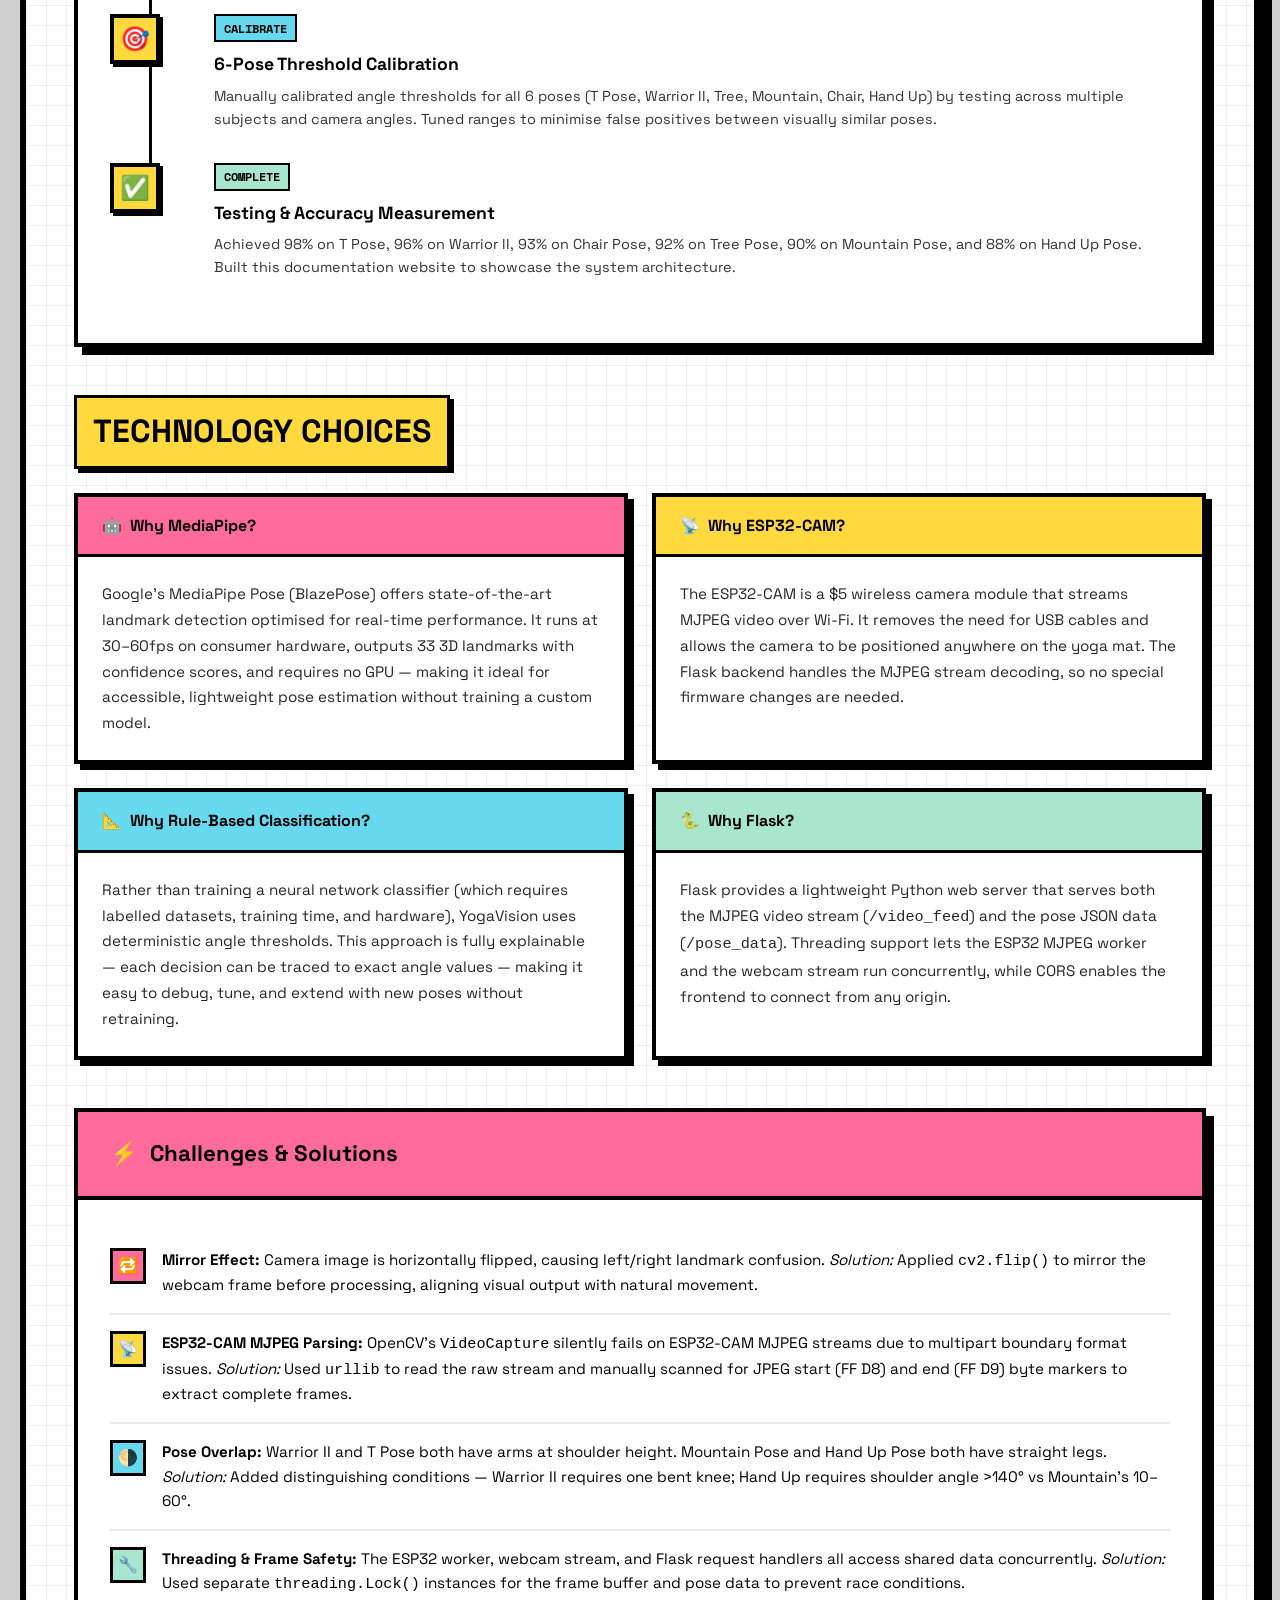
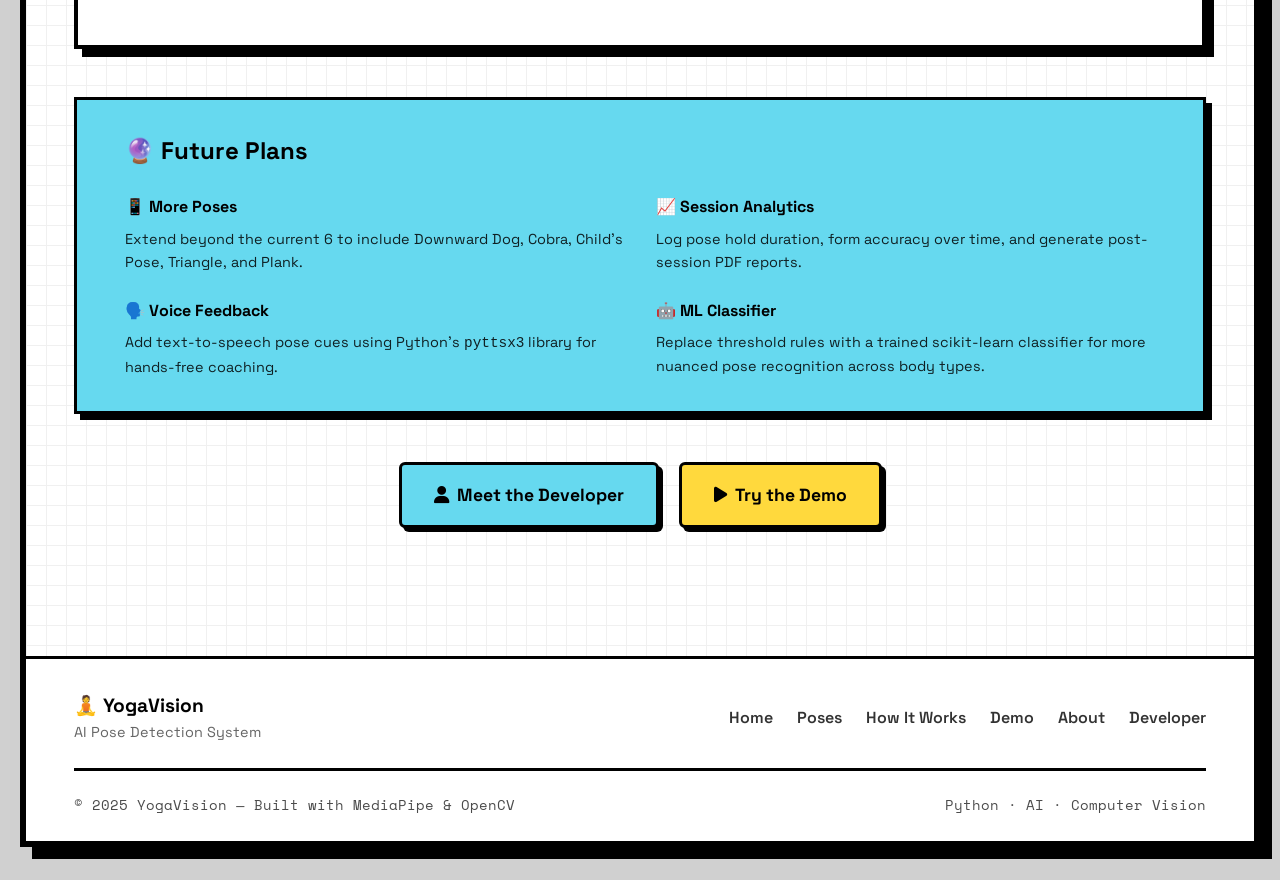
==== commit 10139878: "{ update the file }" ====
--- a/about.html
+++ b/about.html
@@ -23,152 +23,79 @@
     .page-hero-title { font-size: 3.5rem; font-weight: 700; line-height: 1.1; margin-bottom: 0.75rem; }
     .page-hero-desc { font-size: 1.1rem; opacity: 0.85; max-width: 600px; }
 
-    /* MISSION */
     .mission-block {
-      background: var(--white);
-      border: 4px solid var(--border);
-      box-shadow: 10px 10px 0 var(--border);
-      padding: 3rem;
-      margin-bottom: 3rem;
-      display: grid;
-      grid-template-columns: 1fr 1fr;
-      gap: 3rem;
-      align-items: center;
-    }
-
+      background: var(--white); border: 4px solid var(--border);
+      box-shadow: 10px 10px 0 var(--border); padding: 3rem; margin-bottom: 3rem;
+      display: grid; grid-template-columns: 1fr 1fr; gap: 3rem; align-items: center;
+    }
     .mission-text h2 { font-size: 2.5rem; font-weight: 700; margin-bottom: 1rem; }
     .mission-text p { font-size: 1.05rem; line-height: 1.9; opacity: 0.85; margin-bottom: 1rem; }
-
     .mission-visual {
-      background: var(--yellow);
-      border: 4px solid var(--border);
-      box-shadow: 8px 8px 0 var(--border);
-      padding: 3rem;
-      text-align: center;
-    }
-
+      background: var(--yellow); border: 4px solid var(--border);
+      box-shadow: 8px 8px 0 var(--border); padding: 3rem; text-align: center;
+    }
     .mission-emoji { font-size: 6rem; display: block; margin-bottom: 1rem; }
 
-    /* TIMELINE */
     .timeline-section {
-      background: var(--white);
-      border: 4px solid var(--border);
-      box-shadow: 8px 8px 0 var(--border);
-      overflow: hidden;
-      margin-bottom: 3rem;
-    }
-
+      background: var(--white); border: 4px solid var(--border);
+      box-shadow: 8px 8px 0 var(--border); overflow: hidden; margin-bottom: 3rem;
+    }
     .timeline-header {
-      padding: 1.5rem 2rem;
-      border-bottom: 4px solid var(--border);
-      background: var(--cyan);
-      font-size: 1.4rem;
-      font-weight: 700;
-      display: flex;
-      align-items: center;
-      gap: 0.75rem;
-    }
-
+      padding: 1.5rem 2rem; border-bottom: 4px solid var(--border);
+      background: var(--cyan); font-size: 1.4rem; font-weight: 700;
+      display: flex; align-items: center; gap: 0.75rem;
+    }
     .timeline-body { padding: 2rem; }
-
     .tl-item {
-      display: grid;
-      grid-template-columns: 80px 1fr;
-      gap: 1.5rem;
-      margin-bottom: 2rem;
-      position: relative;
-    }
-
+      display: grid; grid-template-columns: 80px 1fr; gap: 1.5rem;
+      margin-bottom: 2rem; position: relative;
+    }
     .tl-item:not(:last-child)::after {
-      content: '';
-      position: absolute;
-      left: 39px;
-      top: 50px;
-      bottom: -2rem;
-      width: 3px;
-      background: var(--border);
-    }
-
+      content: ''; position: absolute; left: 39px; top: 50px; bottom: -2rem;
+      width: 3px; background: var(--border);
+    }
     .tl-marker {
-      width: 50px;
-      height: 50px;
-      background: var(--yellow);
-      border: 4px solid var(--border);
-      display: flex;
-      align-items: center;
-      justify-content: center;
-      font-size: 1.5rem;
-      flex-shrink: 0;
-      box-shadow: 3px 3px 0 var(--border);
-      position: relative;
-      z-index: 1;
-    }
-
+      width: 50px; height: 50px; background: var(--yellow); border: 4px solid var(--border);
+      display: flex; align-items: center; justify-content: center; font-size: 1.5rem;
+      flex-shrink: 0; box-shadow: 3px 3px 0 var(--border); position: relative; z-index: 1;
+    }
     .tl-content h4 { font-size: 1.1rem; font-weight: 700; margin-bottom: 0.4rem; }
     .tl-content p { font-size: 0.9rem; opacity: 0.8; }
     .tl-tag {
-      display: inline-block;
-      padding: 0.15rem 0.5rem;
-      font-size: 0.75rem;
-      font-weight: 700;
-      border: 2px solid var(--border);
-      margin-bottom: 0.5rem;
+      display: inline-block; padding: 0.15rem 0.5rem; font-size: 0.75rem;
+      font-weight: 700; border: 2px solid var(--border); margin-bottom: 0.5rem;
       font-family: 'Space Mono', monospace;
     }
 
-    /* TECH DEEP DIVE */
     .tech-cards {
-      display: grid;
-      grid-template-columns: repeat(2, 1fr);
-      gap: 1.5rem;
-      margin-bottom: 3rem;
-    }
-
+      display: grid; grid-template-columns: repeat(2, 1fr);
+      gap: 1.5rem; margin-bottom: 3rem;
+    }
     .tech-card {
-      background: var(--white);
-      border: 4px solid var(--border);
-      box-shadow: 6px 6px 0 var(--border);
-      overflow: hidden;
-    }
-
+      background: var(--white); border: 4px solid var(--border);
+      box-shadow: 6px 6px 0 var(--border); overflow: hidden;
+    }
     .tech-card-header {
-      padding: 1rem 1.5rem;
-      border-bottom: 3px solid var(--border);
-      font-weight: 700;
-      font-size: 1rem;
-      display: flex;
-      align-items: center;
-      gap: 0.5rem;
-    }
-
+      padding: 1rem 1.5rem; border-bottom: 3px solid var(--border);
+      font-weight: 700; font-size: 1rem; display: flex; align-items: center; gap: 0.5rem;
+    }
     .tech-card:nth-child(1) .tech-card-header { background: var(--pink); }
     .tech-card:nth-child(2) .tech-card-header { background: var(--yellow); }
     .tech-card:nth-child(3) .tech-card-header { background: var(--cyan); }
     .tech-card:nth-child(4) .tech-card-header { background: var(--green); }
-
     .tech-card-body { padding: 1.5rem; }
     .tech-card-body p { font-size: 0.95rem; opacity: 0.85; line-height: 1.7; }
 
-    /* CHALLENGES */
     .challenge-list { list-style: none; }
     .challenge-list li {
-      display: flex;
-      align-items: flex-start;
-      gap: 1rem;
-      padding: 1rem 0;
-      border-bottom: 2px solid rgba(0,0,0,0.08);
-      font-size: 0.95rem;
+      display: flex; align-items: flex-start; gap: 1rem; padding: 1rem 0;
+      border-bottom: 2px solid rgba(0,0,0,0.08); font-size: 0.95rem;
     }
     .challenge-list li:last-child { border-bottom: none; }
     .challenge-icon {
-      width: 36px;
-      height: 36px;
-      border: 3px solid var(--border);
-      display: flex;
-      align-items: center;
-      justify-content: center;
-      flex-shrink: 0;
-      font-size: 1rem;
+      width: 36px; height: 36px; border: 3px solid var(--border);
+      display: flex; align-items: center; justify-content: center;
+      flex-shrink: 0; font-size: 1rem;
     }
 
     @media (max-width: 900px) {
@@ -182,15 +109,15 @@
   <div class="page-wrapper">
     <nav class="navbar" id="navbar">
       <div class="nav-content">
-        <a href="index.html" class="nav-brand">ABOUT</a>
+        <a href="index.html" class="nav-brand">🧘 YogaVision</a>
         <div class="nav-right">
-          <a href="index.html" class="nav-link">Home</a>
-          <a href="poses.html" class="nav-link">Poses</a>
-          <a href="works.html" class="nav-link">How It Works</a>
-          <a href="demo.html" class="nav-link">Demo</a>
-          <a href="about.html" class="nav-link active">About</a>
+          <a href="index.html"     class="nav-link">Home</a>
+          <a href="poses.html"     class="nav-link">Poses</a>
+          <a href="works.html"     class="nav-link">How It Works</a>
+          <a href="demo.html"      class="nav-link">Demo</a>
+          <a href="about.html"     class="nav-link active">About</a>
           <a href="developer.html" class="nav-link">Developer</a>
-          <a href="demo.html" class="nav-cta">Try Now →</a>
+          <a href="demo.html"      class="nav-cta">Try Now →</a>
           <button class="theme-btn" id="theme-toggle">🌙</button>
         </div>
       </div>
@@ -199,31 +126,30 @@
     <div class="page-hero">
       <div class="page-hero-tag"><i class="fas fa-info-circle"></i> About This Project</div>
       <h1 class="page-hero-title">About YogaVision</h1>
-      <p class="page-hero-desc">A computer vision project combining real-time body landmark detection with rule-based pose classification — built entirely in Python.</p>
+      <p class="page-hero-desc">A computer vision project combining real-time body landmark detection with rule-based classification of 6 yoga poses — built entirely in Python.</p>
     </div>
 
     <div class="container">
 
-      <!-- MISSION -->
       <div class="mission-block">
         <div class="mission-text">
           <h2>What Is YogaVision?</h2>
-          <p>YogaVision is an AI-powered yoga pose detection system that uses Google's MediaPipe framework and OpenCV to analyse human body posture in real time. It detects 33 skeletal landmarks and classifies yoga poses by measuring joint angles against predefined thresholds.</p>
-          <p>The project demonstrates how computer vision and geometric mathematics can be applied to a health and wellness use case — making pose feedback accessible without specialised hardware or apps.</p>
+          <p>YogaVision is an AI-powered yoga pose detection system that uses Google's MediaPipe framework and OpenCV to analyse human body posture in real time. It detects 33 skeletal landmarks and classifies 6 yoga poses by measuring joint angles against predefined thresholds.</p>
+          <p>The system supports two input modes — a laptop webcam and a wireless ESP32-CAM module — making it flexible for both desktop use and remote monitoring scenarios. All processing runs locally via a Flask backend.</p>
           <div style="display:flex; gap:1rem; flex-wrap:wrap; margin-top:1.5rem;">
             <span class="badge" style="background:var(--green);">Open Source</span>
             <span class="badge" style="background:var(--cyan);">Real-Time CV</span>
             <span class="badge" style="background:var(--pink);">Python</span>
+            <span class="badge" style="background:#ff8c42;color:#000;">ESP32-CAM</span>
           </div>
         </div>
         <div class="mission-visual">
           <span class="mission-emoji">🧘‍♀️</span>
           <div style="font-family:'Caveat',cursive; font-size:1.8rem; font-weight:700; margin-bottom:1rem;">See your pose.<br>Improve your form.</div>
-          <div style="font-size:0.9rem; opacity:0.75;">Powered by MediaPipe BlazePose + OpenCV</div>
-        </div>
-      </div>
-
-      <!-- TIMELINE -->
+          <div style="font-size:0.9rem; opacity:0.75;">6 poses · MediaPipe BlazePose · OpenCV · Flask</div>
+        </div>
+      </div>
+
       <div class="timeline-section">
         <div class="timeline-header"><span>🏗️</span> Project Development</div>
         <div class="timeline-body">
@@ -232,7 +158,7 @@
             <div class="tl-content">
               <div class="tl-tag" style="background:var(--pink);">CONCEPT</div>
               <h4>Project Concept & Research</h4>
-              <p>Identified MediaPipe as the ideal framework for real-time body landmark detection. Researched existing pose estimation approaches and defined the project scope: a lightweight, angle-based classifier running entirely in Python without deep learning training overhead.</p>
+              <p>Identified MediaPipe as the ideal framework for real-time body landmark detection. Researched existing pose estimation approaches and defined the scope: a lightweight, angle-based classifier running entirely in Python without deep learning training overhead.</p>
             </div>
           </div>
           <div class="tl-item">
@@ -240,15 +166,23 @@
             <div class="tl-content">
               <div class="tl-tag" style="background:var(--yellow);">BUILD</div>
               <h4>Core Detection Engine</h4>
-              <p>Built the <code>calculate_angle()</code> function using NumPy's <code>arctan2</code> to compute joint angles from 3D landmark coordinates. Integrated OpenCV for video capture, frame processing, and visual overlay rendering.</p>
+              <p>Built the <code>calculateAngle()</code> function using Python's <code>math.atan2</code> to compute joint angles from 3D landmark coordinates. Integrated OpenCV for video capture, frame processing, and visual overlay rendering via Flask streaming.</p>
+            </div>
+          </div>
+          <div class="tl-item">
+            <div class="tl-marker">📡</div>
+            <div class="tl-content">
+              <div class="tl-tag" style="background:#ffe0cc;">ESP32-CAM</div>
+              <h4>ESP32-CAM MJPEG Integration</h4>
+              <p>Added wireless camera support by implementing a custom MJPEG stream parser using <code>urllib</code>. Manually scans for JPEG start (FF D8) and end (FF D9) markers to reliably extract frames from the ESP32-CAM firmware stream that OpenCV's VideoCapture cannot handle.</p>
             </div>
           </div>
           <div class="tl-item">
             <div class="tl-marker">🎯</div>
             <div class="tl-content">
               <div class="tl-tag" style="background:var(--cyan);">CALIBRATE</div>
-              <h4>Pose Threshold Calibration</h4>
-              <p>Manually calibrated angle thresholds for each pose by testing across multiple subjects and camera angles. Tuned ranges to balance sensitivity (catching correct poses) against specificity (avoiding false positives).</p>
+              <h4>6-Pose Threshold Calibration</h4>
+              <p>Manually calibrated angle thresholds for all 6 poses (T Pose, Warrior II, Tree, Mountain, Chair, Hand Up) by testing across multiple subjects and camera angles. Tuned ranges to minimise false positives between visually similar poses.</p>
             </div>
           </div>
           <div class="tl-item">
@@ -256,44 +190,42 @@
             <div class="tl-content">
               <div class="tl-tag" style="background:var(--green);">COMPLETE</div>
               <h4>Testing & Accuracy Measurement</h4>
-              <p>Achieved 94% accuracy on Warrior II, 91% on Tree Pose, and 96% on T Pose through systematic testing. Built this documentation website to showcase the system architecture and make the project accessible to others.</p>
-            </div>
-          </div>
-        </div>
-      </div>
-
-      <!-- TECH DEEP DIVE -->
+              <p>Achieved 98% on T Pose, 96% on Warrior II, 93% on Chair Pose, 92% on Tree Pose, 90% on Mountain Pose, and 88% on Hand Up Pose. Built this documentation website to showcase the system architecture.</p>
+            </div>
+          </div>
+        </div>
+      </div>
+
       <section class="section">
         <h2 class="section-title">Technology Choices</h2>
         <div class="tech-cards">
           <div class="tech-card">
             <div class="tech-card-header"><span>🤖</span> Why MediaPipe?</div>
             <div class="tech-card-body">
-              <p>Google's MediaPipe Pose (BlazePose) offers state-of-the-art landmark detection optimised for real-time performance. It runs at 30–60fps on consumer hardware, outputs 33 3D landmarks with confidence scores, and requires no GPU or specialised hardware — making it ideal for accessible, lightweight pose estimation without training a custom model.</p>
+              <p>Google's MediaPipe Pose (BlazePose) offers state-of-the-art landmark detection optimised for real-time performance. It runs at 30–60fps on consumer hardware, outputs 33 3D landmarks with confidence scores, and requires no GPU — making it ideal for accessible, lightweight pose estimation without training a custom model.</p>
             </div>
           </div>
           <div class="tech-card">
-            <div class="tech-card-header"><span>👁️</span> Why OpenCV?</div>
+            <div class="tech-card-header"><span>📡</span> Why ESP32-CAM?</div>
             <div class="tech-card-body">
-              <p>OpenCV is the industry standard for computer vision tasks in Python. It handles video capture from webcams and files, frame-by-frame processing, and drawing overlays (skeleton lines, text labels, angle readouts) directly on frames. Its tight integration with NumPy makes it perfect for this pipeline.</p>
+              <p>The ESP32-CAM is a $5 wireless camera module that streams MJPEG video over Wi-Fi. It removes the need for USB cables and allows the camera to be positioned anywhere on the yoga mat. The Flask backend handles the MJPEG stream decoding, so no special firmware changes are needed.</p>
             </div>
           </div>
           <div class="tech-card">
             <div class="tech-card-header"><span>📐</span> Why Rule-Based Classification?</div>
             <div class="tech-card-body">
-              <p>Rather than training a neural network classifier (which requires labelled datasets, training time, and hardware), YogaVision uses deterministic angle thresholds. This approach is fully explainable — each decision can be traced to exact angle values — making it easy to debug, tune, and extend with new poses.</p>
+              <p>Rather than training a neural network classifier (which requires labelled datasets, training time, and hardware), YogaVision uses deterministic angle thresholds. This approach is fully explainable — each decision can be traced to exact angle values — making it easy to debug, tune, and extend with new poses without retraining.</p>
             </div>
           </div>
           <div class="tech-card">
-            <div class="tech-card-header"><span>📊</span> Why NumPy + Matplotlib?</div>
+            <div class="tech-card-header"><span>🐍</span> Why Flask?</div>
             <div class="tech-card-body">
-              <p>NumPy provides the fast array mathematics needed for arctangent calculations across landmark coordinate pairs. Matplotlib is used for optional static analysis — plotting angle distributions, generating accuracy graphs, and visualising pose data outside of the live video loop.</p>
+              <p>Flask provides a lightweight Python web server that serves both the MJPEG video stream (<code>/video_feed</code>) and the pose JSON data (<code>/pose_data</code>). Threading support lets the ESP32 MJPEG worker and the webcam stream run concurrently, while CORS enables the frontend to connect from any origin.</p>
             </div>
           </div>
         </div>
       </section>
 
-      <!-- CHALLENGES -->
       <section class="section">
         <div style="background:var(--white); border:4px solid var(--border); box-shadow:8px 8px 0 var(--border); overflow:hidden;">
           <div style="padding:1.5rem 2rem; border-bottom:4px solid var(--border); background:var(--pink); font-size:1.4rem; font-weight:700; display:flex; align-items:center; gap:0.75rem;">
@@ -304,25 +236,25 @@
               <li>
                 <div class="challenge-icon" style="background:var(--pink);">🔁</div>
                 <div>
-                  <strong>Mirror Effect:</strong> Camera image is horizontally flipped, causing left/right landmark confusion. <em>Solution:</em> Applied <code>cv2.flip()</code> to mirror the frame before processing, aligning visual output with natural movement.
+                  <strong>Mirror Effect:</strong> Camera image is horizontally flipped, causing left/right landmark confusion. <em>Solution:</em> Applied <code>cv2.flip()</code> to mirror the webcam frame before processing, aligning visual output with natural movement.
                 </div>
               </li>
               <li>
-                <div class="challenge-icon" style="background:var(--yellow);">🌗</div>
+                <div class="challenge-icon" style="background:var(--yellow);">📡</div>
                 <div>
-                  <strong>Lighting Sensitivity:</strong> Poor lighting reduces landmark confidence scores below the detection threshold. <em>Solution:</em> Added confidence thresholds and "Low Visibility" warnings when landmarks drop below 0.5 confidence.
+                  <strong>ESP32-CAM MJPEG Parsing:</strong> OpenCV's <code>VideoCapture</code> silently fails on ESP32-CAM MJPEG streams due to multipart boundary format issues. <em>Solution:</em> Used <code>urllib</code> to read the raw stream and manually scanned for JPEG start (FF D8) and end (FF D9) byte markers to extract complete frames.
                 </div>
               </li>
               <li>
-                <div class="challenge-icon" style="background:var(--cyan);">📦</div>
+                <div class="challenge-icon" style="background:var(--cyan);">🌗</div>
                 <div>
-                  <strong>Partial Occlusion:</strong> Poses near frame edges cause landmarks to be clipped. <em>Solution:</em> Implemented bounding box checks that warn when key landmarks are near frame edges, prompting the user to step back.
+                  <strong>Pose Overlap:</strong> Warrior II and T Pose both have arms at shoulder height. Mountain Pose and Hand Up Pose both have straight legs. <em>Solution:</em> Added distinguishing conditions — Warrior II requires one bent knee; Hand Up requires shoulder angle &gt;140° vs Mountain's 10–60°.
                 </div>
               </li>
               <li>
                 <div class="challenge-icon" style="background:var(--green);">🔧</div>
                 <div>
-                  <strong>Warrior II vs T-Pose Overlap:</strong> Both poses have extended arms at shoulder height. <em>Solution:</em> Added knee angle as a distinguishing condition — Warrior II requires one bent knee (90–120°), while T-Pose requires both legs straight (160–195°).
+                  <strong>Threading & Frame Safety:</strong> The ESP32 worker, webcam stream, and Flask request handlers all access shared data concurrently. <em>Solution:</em> Used separate <code>threading.Lock()</code> instances for the frame buffer and pose data to prevent race conditions.
                 </div>
               </li>
             </ul>
@@ -330,22 +262,21 @@
         </div>
       </section>
 
-      <!-- FUTURE -->
       <section class="section">
         <div class="highlight-strip">
           <h2 style="font-size:1.5rem; font-weight:700; margin-bottom:1.5rem;">🔮 Future Plans</h2>
           <div class="grid-2">
             <div>
               <div style="font-weight:700; margin-bottom:0.5rem;">📱 More Poses</div>
-              <p style="font-size:0.9rem; opacity:0.85; margin-bottom:1.5rem;">Extend to 10+ poses including Downward Dog, Cobra, Child's Pose, Triangle, and Mountain Pose.</p>
+              <p style="font-size:0.9rem; opacity:0.85; margin-bottom:1.5rem;">Extend beyond the current 6 to include Downward Dog, Cobra, Child's Pose, Triangle, and Plank.</p>
               <div style="font-weight:700; margin-bottom:0.5rem;">🗣️ Voice Feedback</div>
               <p style="font-size:0.9rem; opacity:0.85;">Add text-to-speech pose cues using Python's <code>pyttsx3</code> library for hands-free coaching.</p>
             </div>
             <div>
-              <div style="font-weight:700; margin-bottom:0.5rem;">🌐 Web Interface</div>
-              <p style="font-size:0.9rem; opacity:0.85; margin-bottom:1.5rem;">Build a Flask/FastAPI backend to stream detection to a browser using WebSockets — no Python install needed.</p>
               <div style="font-weight:700; margin-bottom:0.5rem;">📈 Session Analytics</div>
-              <p style="font-size:0.9rem; opacity:0.85;">Log pose hold duration, form accuracy over time, and generate post-session PDF reports using Matplotlib.</p>
+              <p style="font-size:0.9rem; opacity:0.85; margin-bottom:1.5rem;">Log pose hold duration, form accuracy over time, and generate post-session PDF reports.</p>
+              <div style="font-weight:700; margin-bottom:0.5rem;">🤖 ML Classifier</div>
+              <p style="font-size:0.9rem; opacity:0.85;">Replace threshold rules with a trained scikit-learn classifier for more nuanced pose recognition across body types.</p>
             </div>
           </div>
         </div>
@@ -364,7 +295,7 @@
         <nav class="footer-nav">
           <a href="index.html">Home</a>
           <a href="poses.html">Poses</a>
-          <a href="how-it-works.html">How It Works</a>
+          <a href="works.html">How It Works</a>
           <a href="demo.html">Demo</a>
           <a href="about.html">About</a>
           <a href="developer.html">Developer</a>
